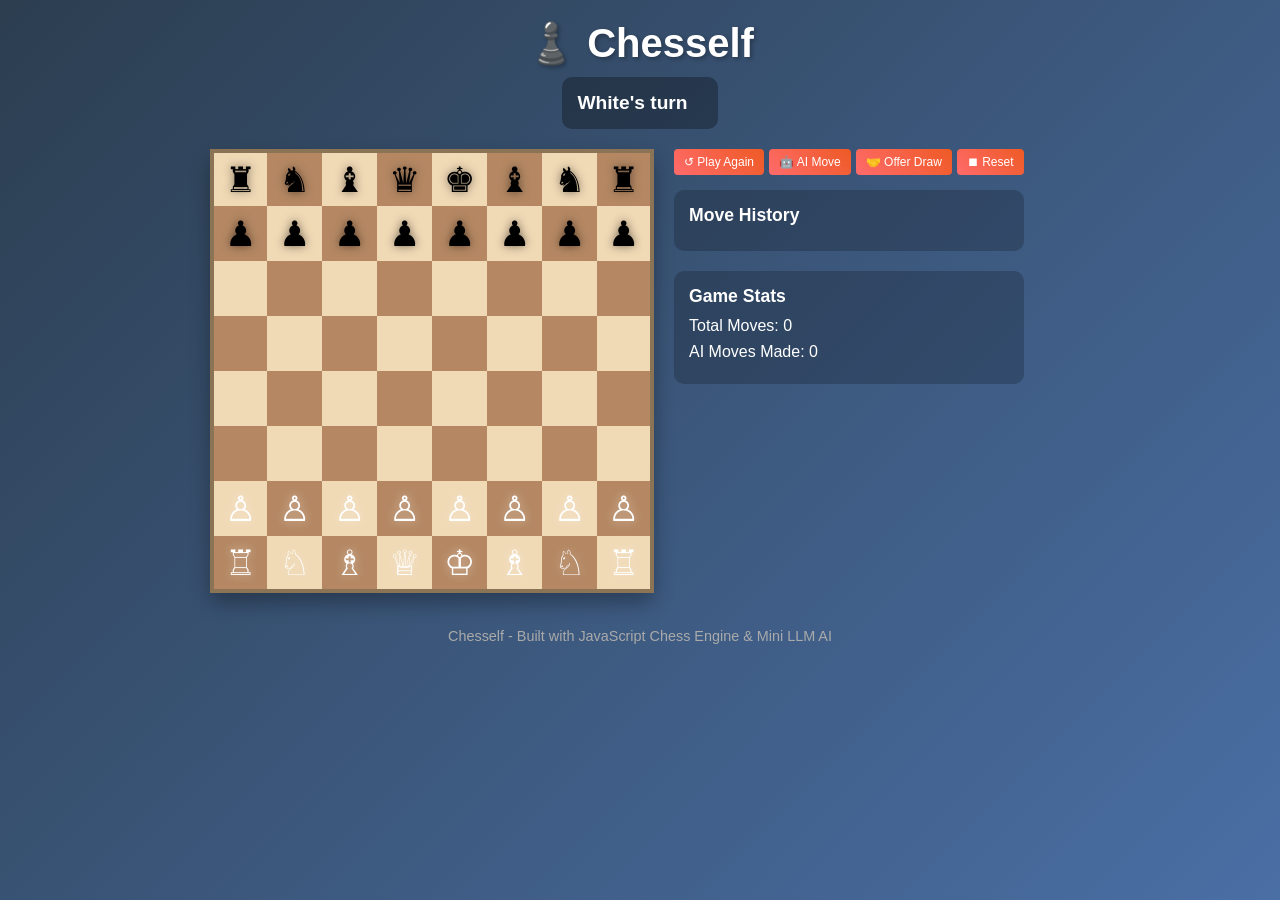
==== chesself-chess/src/index.html @ 208e320f "Add complete chess game with AI opponent Features: - Full chess rules: all piece moves, castling, en" ====
<!DOCTYPE html>
<html lang="en">
<head>
    <meta charset="UTF-8">
    <meta name="viewport" content="width=device-width, initial-scale=1.0">
    <title>Chesself - Chess Game with AI</title>
    <link rel="stylesheet" href="styles.css">
</head>
<body>
    <div class="container">
        <header>
            <h1>♟️ Chesself</h1>
            <div id="status-display" class="status-display">
                <span id="game-status">White's turn</span>
                <span id="result-message"></span>
            </div>
        </header>

        <main>
            <div class="board-container">
                <table id="chess-board" class="chess-board">
                    <tbody></tbody>
                </table>
            </div>

            <div class="sidebar">
                <div class="controls">
                    <button id="play-again-btn" class="control-btn">↺ Play Again</button>
                    <button id="ai-move-btn" class="control-btn">🤖 AI Move</button>
                    <button id="offer-draw-btn" class="control-btn">🤝 Offer Draw</button>
                    <button id="reset-btn" class="control-btn">⏹ Reset</button>
                </div>

                <div class="move-history">
                    <h3>Move History</h3>
                    <ul id="history-list"></ul>
                </div>

                <div class="stats">
                    <h3>Game Stats</h3>
                    <p>Total Moves: <span id="move-count">0</span></p>
                    <p>AI Moves Made: <span id="ai-moves-count">0</span></p>
                </div>
            </div>
        </main>

        <footer>
            <p>Chesself - Built with JavaScript Chess Engine & Mini LLM AI</p>
        </footer>
    </div>

    <!-- Piece emojis for chess pieces -->
    <div id="pieces-template" style="display: none;">
        <span class="piece white king">♔</span>
        <span class="piece white queen">♕</span>
        <span class="piece white rook">♖</span>
        <span class="piece white bishop">♗</span>
        <span class="piece white knight">♘</span>
        <span class="piece white pawn">♙</span>
        <span class="piece black king">♚</span>
        <span class="piece black queen">♛</span>
        <span class="piece black rook">♜</span>
        <span class="piece black bishop">♝</span>
        <span class="piece black knight">♞</span>
        <span class="piece black pawn">♟</span>
    </div>

    <script src="game.js"></script>
    <script src="model.js"></script>
    <script>
        // Initialize game when page loads
        document.addEventListener('DOMContentLoaded', function() {
            const game = new ChessGame();
            game.init();
            
            // Store reference for debugging
            window.chessGame = game;
        });
    </script>
</body>
</html>
---- chesself-chess/src/styles.css ----
/* Chesself - Chess Game Styles */

* {
    margin: 0;
    padding: 0;
    box-sizing: border-box;
}

body {
    font-family: 'Segoe UI', Tahoma, Geneva, Verdana, sans-serif;
    background: linear-gradient(135deg, #2c3e50, #4a6fa5);
    min-height: 100vh;
    color: #fff;
}

.container {
    max-width: 900px;
    margin: 0 auto;
    padding: 20px;
}

header {
    text-align: center;
    margin-bottom: 20px;
}

header h1 {
    font-size: 2.5rem;
    margin-bottom: 10px;
    text-shadow: 2px 2px 4px rgba(0,0,0,0.3);
}

.status-display {
    background: rgba(0, 0, 0, 0.3);
    padding: 15px;
    border-radius: 10px;
    display: inline-block;
}

#game-status {
    font-size: 1.2rem;
    font-weight: bold;
}

#result-message {
    color: #ff6b6b;
    margin-left: 15px;
}

main {
    display: flex;
    gap: 20px;
    align-items: flex-start;
    flex-shrink: 0;
}

.board-container {
    position: relative;
    flex-shrink: 0;
}

.chess-board {
    border-collapse: collapse;
    border: 4px solid #8b7355;
    border-radius: 10px;
    box-shadow: 0 10px 20px rgba(0, 0, 0, 0.3);
}

.chess-board td {
    width: 55px;
    height: 55px;
    text-align: center;
    vertical-align: middle;
    cursor: pointer;
    position: relative;
}

.chess-board td.light {
    background-color: #f0d9b5;
}

.chess-board td.dark {
    background-color: #b58863;
}

.chess-board td.highlight {
    background-color: #ffeb3b !important;
    border: 2px solid #ff9800;
    padding: 0;
}

.chess-board td.valid-move {
    background-color: rgba(255, 235, 59, 0.5) !important;
}

.piece {
    font-size: 2.2rem;
    user-select: none;
    pointer-events: none;
}

.piece.movable {
    cursor: pointer;
    pointer-events: auto;
}

.piece.white {
    color: #fff;
    text-shadow: 0 0 10px rgba(255, 255, 255, 0.5);
}

.piece.black {
    color: #000;
    text-shadow: 0 0 10px rgba(0, 0, 0, 0.5);
}

.sidebar {
    flex-shrink: 0;
    min-width: 200px;
}

.controls {
    display: flex;
    gap: 5px;
    margin-bottom: 15px;
    flex-wrap: wrap;
    justify-content: center;
}

.control-btn {
    padding: 6px 10px;
    font-size: 0.75rem;
    border: none;
    border-radius: 4px;
    cursor: pointer;
    transition: all 0.2s ease;
    background: linear-gradient(45deg, #ff6b6b, #ee5a24);
    color: white;
}

.control-btn:hover {
    transform: translateY(-2px);
    box-shadow: 0 5px 15px rgba(0, 0, 0, 0.3);
}

.control-btn:active {
    transform: translateY(0);
}

.move-history {
    background: rgba(0, 0, 0, 0.2);
    padding: 15px;
    border-radius: 10px;
    margin-bottom: 20px;
    max-height: 200px;
    overflow-y: auto;
}

.move-history h3 {
    margin-bottom: 10px;
    font-size: 1.1rem;
}

#history-list {
    list-style: none;
    font-family: monospace;
    font-size: 0.9rem;
    line-height: 1.5;
}

.stats {
    background: rgba(0, 0, 0, 0.2);
    padding: 15px;
    border-radius: 10px;
}

.stats h3 {
    margin-bottom: 10px;
    font-size: 1.1rem;
}

.stats p {
    margin: 8px 0;
}

footer {
    text-align: center;
    margin-top: 20px;
    padding: 15px;
    color: #aaa;
    font-size: 0.9rem;
}

/* Responsive Design */
@media (max-width: 768px) {
    main {
        flex-direction: column;
    }
    
    .chess-board td {
        width: 50px;
        height: 50px;
    }
    
    .piece {
        font-size: 2rem;
    }
}

/* Animation for move feedback */
@keyframes pulse {
    0% { transform: scale(1); }
    50% { transform: scale(1.1); }
    100% { transform: scale(1); }
}

.control-btn.pulse {
    animation: pulse 0.3s ease;
}

/* Modal for game over */
#game-over-modal {
    display: none;
    position: fixed;
    top: 0;
    left: 0;
    width: 100%;
    height: 100%;
    background: rgba(0, 0, 0, 0.8);
    justify-content: center;
    align-items: center;
    z-index: 1000;
}

#game-over-modal.active {
    display: flex;
}

.modal-content {
    background: #2c3e50;
    padding: 30px;
    border-radius: 15px;
    text-align: center;
    min-width: 300px;
}

.modal-content h2 {
    margin-bottom: 20px;
    font-size: 1.8rem;
}

.modal-btn {
    padding: 10px 25px;
    margin: 10px;
    border: none;
    border-radius: 5px;
    cursor: pointer;
    font-size: 1rem;
}
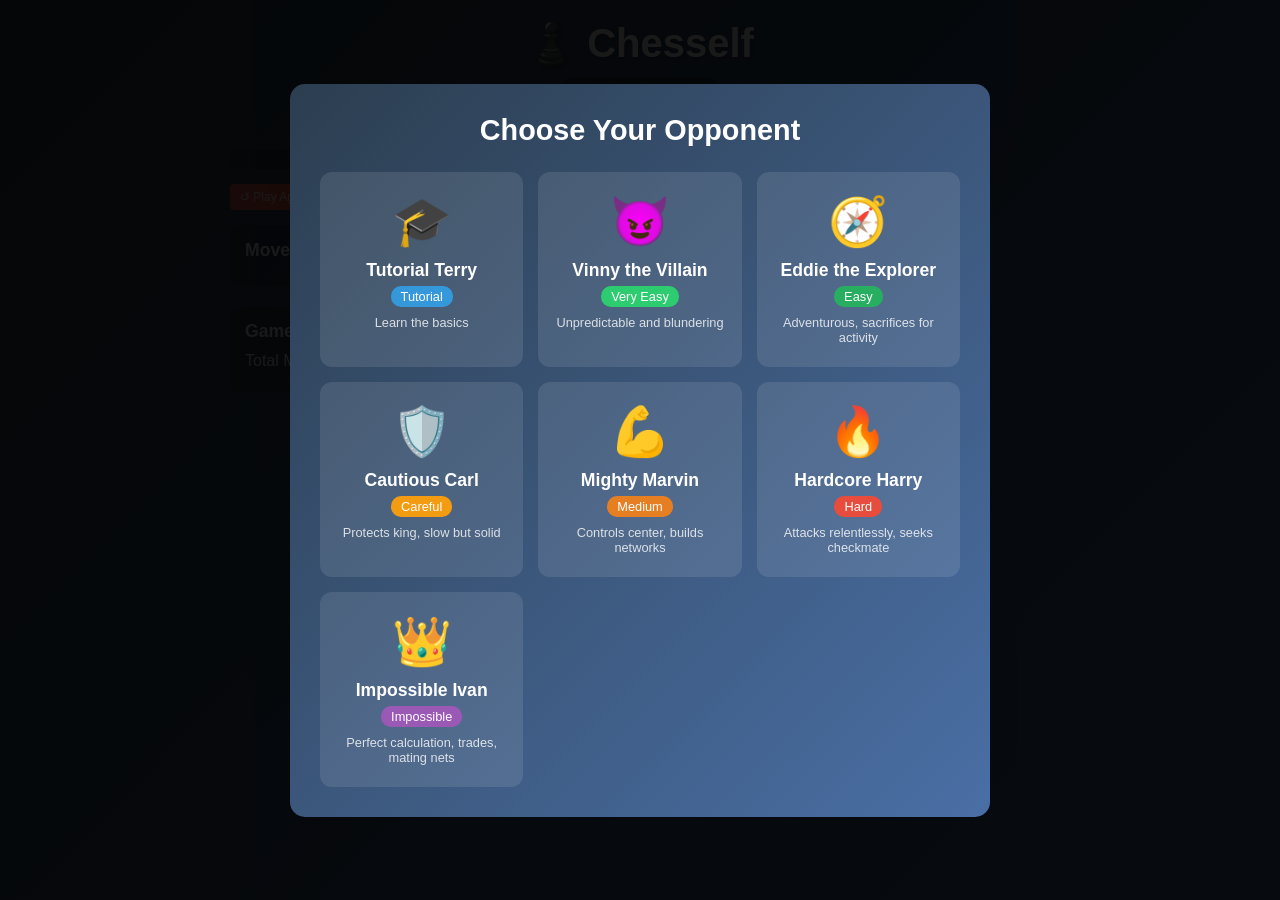
==== commit 0a02654a: "Add AI character system with 7 opponents and play styles Features: - 7 selectable AI opponents (Tuto" ====
--- a/chesself-chess/src/index.html
+++ b/chesself-chess/src/index.html
@@ -7,6 +7,14 @@
     <link rel="stylesheet" href="styles.css">
 </head>
 <body>
+    <!-- Character Selection Modal -->
+    <div id="character-modal" class="character-modal">
+        <div class="character-modal-content">
+            <h2>Choose Your Opponent</h2>
+            <div id="character-grid" class="character-grid"></div>
+        </div>
+    </div>
+
     <div class="container">
         <header>
             <h1>♟️ Chesself</h1>
@@ -24,10 +32,14 @@
             </div>
 
             <div class="sidebar">
+                <div class="current-opponent" id="current-opponent">
+                    <span id="opponent-emoji"></span>
+                    <span id="opponent-name"></span>
+                </div>
+
                 <div class="controls">
                     <button id="play-again-btn" class="control-btn">↺ Play Again</button>
-                    <button id="ai-move-btn" class="control-btn">🤖 AI Move</button>
-                    <button id="offer-draw-btn" class="control-btn">🤝 Offer Draw</button>
+                    <button id="change-opponent-btn" class="control-btn">👥 Change Opponent</button>
                     <button id="reset-btn" class="control-btn">⏹ Reset</button>
                 </div>
 
@@ -39,13 +51,12 @@
                 <div class="stats">
                     <h3>Game Stats</h3>
                     <p>Total Moves: <span id="move-count">0</span></p>
-                    <p>AI Moves Made: <span id="ai-moves-count">0</span></p>
                 </div>
             </div>
         </main>
 
         <footer>
-            <p>Chesself - Built with JavaScript Chess Engine & Mini LLM AI</p>
+            <p>Chesself - JavaScript Chess Engine with Minimax Alpha-Beta Pruning</p>
         </footer>
     </div>
 
--- a/chesself-chess/src/styles.css
+++ b/chesself-chess/src/styles.css
@@ -91,6 +91,11 @@
 
 .chess-board td.valid-move {
     background-color: rgba(255, 235, 59, 0.5) !important;
+}
+
+.chess-board td.tutorial-move {
+    background-color: rgba(76, 175, 80, 0.6) !important;
+    box-shadow: inset 0 0 0 3px #4CAF50;
 }
 
 .piece {
@@ -256,4 +261,137 @@
     border-radius: 5px;
     cursor: pointer;
     font-size: 1rem;
+}
+
+/* Toast animations */
+@keyframes toastIn {
+    from {
+        opacity: 0;
+        transform: translateY(20px);
+    }
+    to {
+        opacity: 1;
+        transform: translateY(0);
+    }
+}
+
+@keyframes toastOut {
+    from {
+        opacity: 1;
+        transform: translateY(0);
+    }
+    to {
+        opacity: 0;
+        transform: translateY(20px);
+    }
+}
+
+/* Character Selection Modal */
+.character-modal {
+    display: flex;
+    position: fixed;
+    top: 0;
+    left: 0;
+    width: 100%;
+    height: 100%;
+    background: rgba(0, 0, 0, 0.9);
+    justify-content: center;
+    align-items: center;
+    z-index: 2000;
+}
+
+.character-modal-content {
+    background: linear-gradient(135deg, #2c3e50, #4a6fa5);
+    border-radius: 15px;
+    padding: 30px;
+    max-width: 700px;
+    width: 90%;
+    max-height: 85vh;
+    overflow-y: auto;
+}
+
+.character-modal-content h2 {
+    text-align: center;
+    margin-bottom: 25px;
+    font-size: 1.8rem;
+}
+
+.character-grid {
+    display: grid;
+    grid-template-columns: repeat(auto-fit, minmax(180px, 1fr));
+    gap: 15px;
+}
+
+.character-card {
+    background: rgba(255, 255, 255, 0.1);
+    border-radius: 12px;
+    padding: 20px 15px;
+    text-align: center;
+    cursor: pointer;
+    transition: all 0.3s ease;
+    border: 2px solid transparent;
+}
+
+.character-card:hover {
+    background: rgba(255, 255, 255, 0.2);
+    transform: translateY(-5px);
+    border-color: rgba(255, 255, 255, 0.3);
+}
+
+.character-card .emoji {
+    font-size: 3rem;
+    margin-bottom: 10px;
+}
+
+.character-card .name {
+    font-size: 1.1rem;
+    font-weight: bold;
+    margin-bottom: 5px;
+}
+
+.character-card .difficulty {
+    font-size: 0.8rem;
+    padding: 3px 10px;
+    border-radius: 10px;
+    display: inline-block;
+    margin-bottom: 8px;
+}
+
+.character-card .description {
+    font-size: 0.8rem;
+    opacity: 0.8;
+}
+
+.difficulty.tutorial { background: #3498db; }
+.difficulty.veryeasy { background: #2ecc71; }
+.difficulty.easy { background: #27ae60; }
+.difficulty.careful { background: #f39c12; }
+.difficulty.medium { background: #e67e22; }
+.difficulty.hard { background: #e74c3c; }
+.difficulty.impossible { background: #9b59b6; }
+
+/* Current opponent display */
+.current-opponent {
+    display: flex;
+    align-items: center;
+    gap: 10px;
+    padding: 10px 15px;
+    background: rgba(0, 0, 0, 0.2);
+    border-radius: 8px;
+    margin-bottom: 15px;
+    font-weight: bold;
+}
+
+.current-opponent.clickable {
+    cursor: pointer;
+    transition: all 0.3s ease;
+}
+
+.current-opponent.clickable:hover {
+    background: rgba(0, 0, 0, 0.4);
+    transform: scale(1.02);
+}
+
+.current-opponent .emoji {
+    font-size: 1.5rem;
 }
